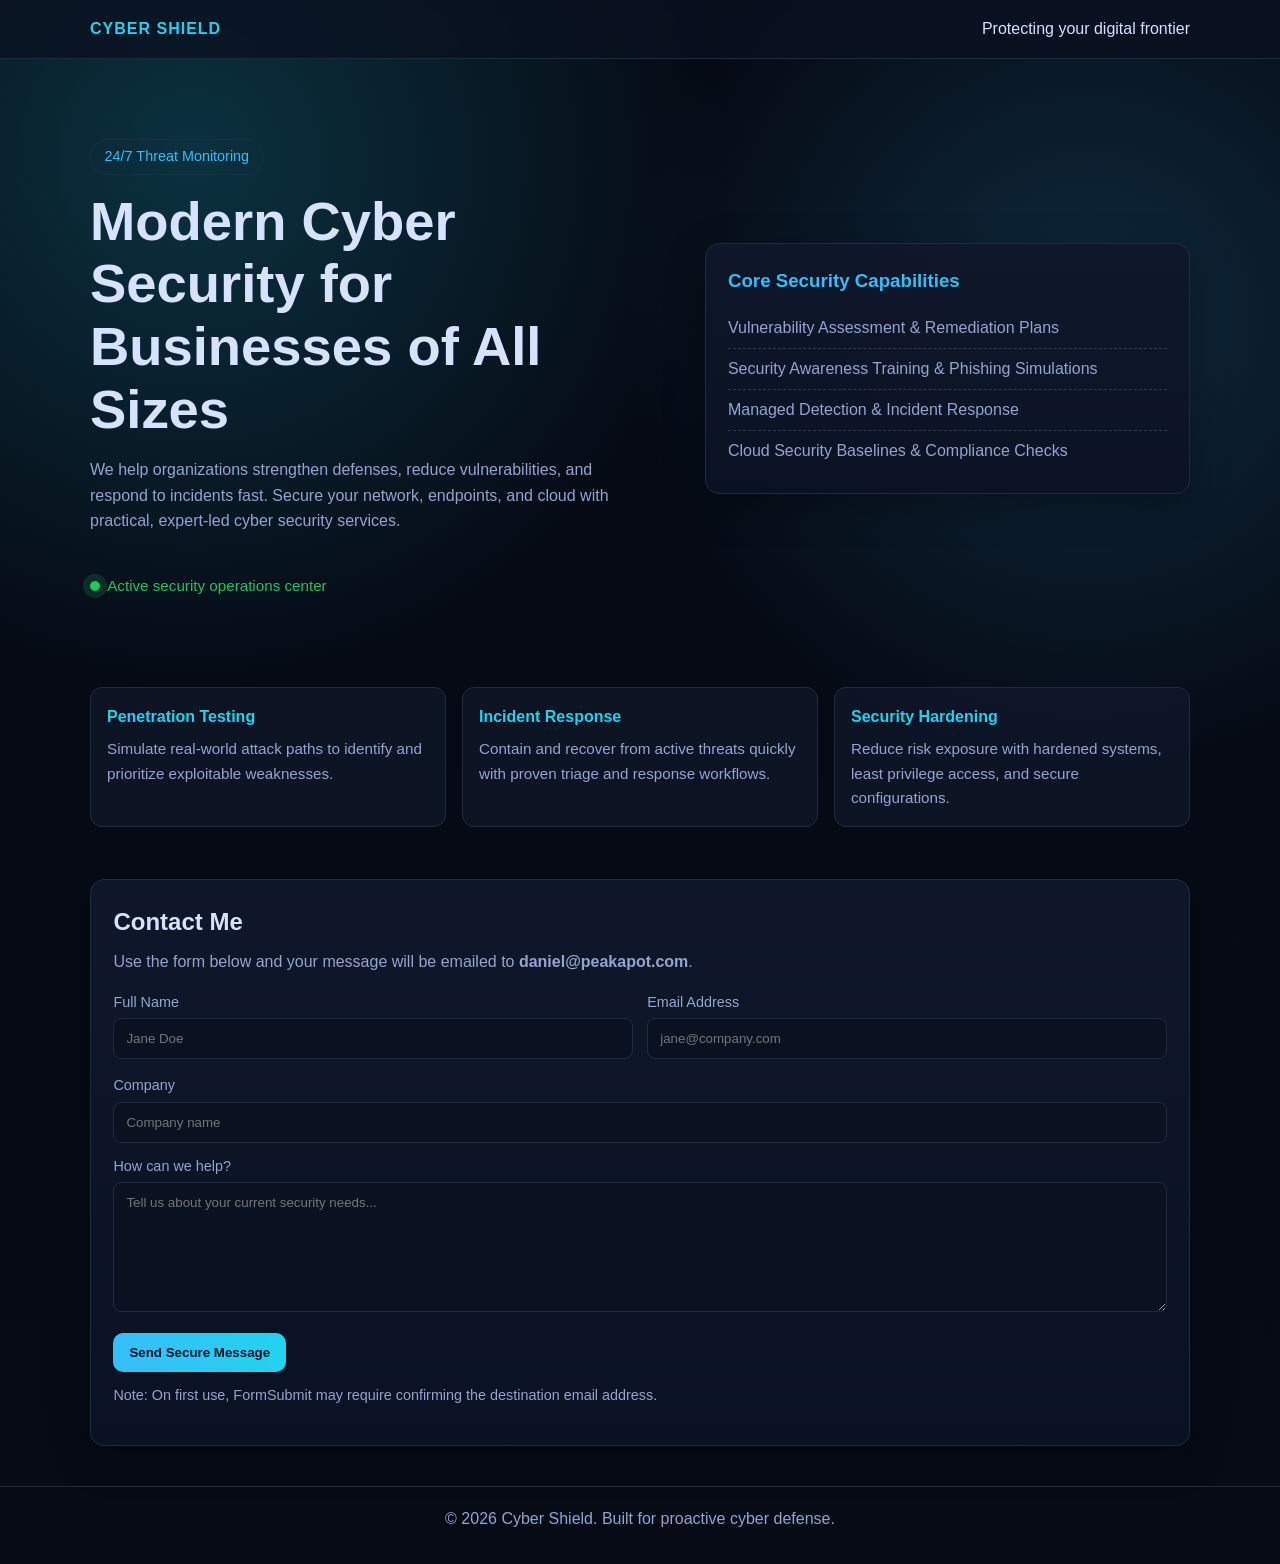
==== index.html @ b64c5f0d "Add basic cyber security landing page with email contact form" ====
<!DOCTYPE html>
<html lang="en">
<head>
  <meta charset="UTF-8" />
  <meta name="viewport" content="width=device-width, initial-scale=1.0" />
  <title>Cyber Shield | Security Services</title>
  <style>
    :root {
      --bg: #060b16;
      --panel: #0f172a;
      --text: #d6e2ff;
      --muted: #92a5d1;
      --accent: #38bdf8;
      --accent-2: #22d3ee;
      --danger: #f43f5e;
      --border: #1f2b46;
      --ok: #22c55e;
    }

    * {
      box-sizing: border-box;
      margin: 0;
      padding: 0;
      font-family: Arial, Helvetica, sans-serif;
    }

    body {
      background:
        radial-gradient(circle at 15% 10%, rgba(34, 211, 238, 0.2), transparent 30%),
        radial-gradient(circle at 85% 20%, rgba(56, 189, 248, 0.18), transparent 28%),
        linear-gradient(180deg, #050913, var(--bg));
      color: var(--text);
      line-height: 1.6;
      min-height: 100vh;
    }

    .container {
      width: min(1100px, 92%);
      margin: 0 auto;
    }

    header {
      border-bottom: 1px solid var(--border);
      background: rgba(10, 16, 33, 0.75);
      backdrop-filter: blur(6px);
      position: sticky;
      top: 0;
      z-index: 20;
    }

    .nav {
      display: flex;
      align-items: center;
      justify-content: space-between;
      padding: 1rem 0;
    }

    .logo {
      font-weight: 700;
      letter-spacing: 1px;
      color: var(--accent-2);
      text-transform: uppercase;
    }

    .hero {
      padding: 5rem 0 3rem;
      display: grid;
      grid-template-columns: 1.2fr 1fr;
      gap: 2rem;
      align-items: center;
    }

    .hero h1 {
      font-size: clamp(2rem, 5vw, 3.4rem);
      line-height: 1.15;
      margin-bottom: 1rem;
    }

    .hero p {
      color: var(--muted);
      margin-bottom: 1.5rem;
      max-width: 60ch;
    }

    .badge {
      display: inline-block;
      margin-bottom: 1rem;
      border: 1px solid var(--border);
      border-radius: 100px;
      padding: 0.35rem 0.85rem;
      color: var(--accent);
      font-size: 0.9rem;
    }

    .hero-card,
    .contact {
      background: linear-gradient(180deg, rgba(15, 23, 42, 0.95), rgba(10, 18, 35, 0.95));
      border: 1px solid var(--border);
      border-radius: 14px;
      box-shadow: 0 12px 40px rgba(0, 0, 0, 0.32);
    }

    .hero-card {
      padding: 1.4rem;
    }

    .hero-card h3 {
      margin-bottom: 0.75rem;
      color: var(--accent);
    }

    .hero-card ul {
      list-style: none;
    }

    .hero-card li {
      padding: 0.45rem 0;
      color: var(--muted);
      border-bottom: 1px dashed rgba(146, 165, 209, 0.25);
    }

    .hero-card li:last-child {
      border-bottom: 0;
    }

    section {
      padding: 2.5rem 0;
    }

    .services {
      display: grid;
      grid-template-columns: repeat(3, minmax(0, 1fr));
      gap: 1rem;
    }

    .service {
      background: rgba(15, 23, 42, 0.75);
      border: 1px solid var(--border);
      border-radius: 12px;
      padding: 1rem;
    }

    .service h4 {
      margin-bottom: 0.5rem;
      color: var(--accent-2);
    }

    .service p {
      color: var(--muted);
      font-size: 0.95rem;
    }

    .contact {
      padding: 1.4rem;
      margin-top: 0.75rem;
    }

    .contact h2 {
      margin-bottom: 0.5rem;
    }

    .contact p {
      color: var(--muted);
      margin-bottom: 1rem;
    }

    .form-grid {
      display: grid;
      grid-template-columns: 1fr 1fr;
      gap: 0.9rem;
      margin-bottom: 0.9rem;
    }

    label {
      display: block;
      margin-bottom: 0.3rem;
      color: var(--muted);
      font-size: 0.9rem;
    }

    input,
    textarea {
      width: 100%;
      border-radius: 8px;
      border: 1px solid var(--border);
      background: #0a1222;
      color: var(--text);
      padding: 0.75rem;
      outline: none;
    }

    input:focus,
    textarea:focus {
      border-color: var(--accent);
      box-shadow: 0 0 0 3px rgba(56, 189, 248, 0.2);
    }

    textarea {
      min-height: 130px;
      resize: vertical;
      margin-bottom: 0.8rem;
    }

    .btn {
      background: linear-gradient(90deg, var(--accent), var(--accent-2));
      border: none;
      color: #04111f;
      font-weight: 700;
      border-radius: 10px;
      padding: 0.75rem 1rem;
      cursor: pointer;
      width: fit-content;
    }

    .note {
      margin-top: 0.75rem;
      color: #9ac8dc;
      font-size: 0.9rem;
    }

    footer {
      color: var(--muted);
      border-top: 1px solid var(--border);
      padding: 1.2rem 0 2rem;
      margin-top: 2.5rem;
      text-align: center;
    }

    .status {
      display: inline-flex;
      align-items: center;
      gap: 0.45rem;
      color: var(--ok);
      margin-top: 1rem;
      font-size: 0.95rem;
    }

    .dot {
      width: 10px;
      height: 10px;
      border-radius: 50%;
      background: var(--ok);
      box-shadow: 0 0 0 7px rgba(34, 197, 94, 0.16);
    }

    @media (max-width: 840px) {
      .hero {
        grid-template-columns: 1fr;
      }

      .services {
        grid-template-columns: 1fr;
      }

      .form-grid {
        grid-template-columns: 1fr;
      }
    }
  </style>
</head>
<body>
  <header>
    <div class="container nav">
      <div class="logo">Cyber Shield</div>
      <div>Protecting your digital frontier</div>
    </div>
  </header>

  <main class="container">
    <section class="hero">
      <div>
        <span class="badge">24/7 Threat Monitoring</span>
        <h1>Modern Cyber Security for Businesses of All Sizes</h1>
        <p>
          We help organizations strengthen defenses, reduce vulnerabilities,
          and respond to incidents fast. Secure your network, endpoints, and cloud
          with practical, expert-led cyber security services.
        </p>
        <div class="status"><span class="dot"></span> Active security operations center</div>
      </div>
      <aside class="hero-card">
        <h3>Core Security Capabilities</h3>
        <ul>
          <li>Vulnerability Assessment & Remediation Plans</li>
          <li>Security Awareness Training & Phishing Simulations</li>
          <li>Managed Detection & Incident Response</li>
          <li>Cloud Security Baselines & Compliance Checks</li>
        </ul>
      </aside>
    </section>

    <section>
      <div class="services">
        <article class="service">
          <h4>Penetration Testing</h4>
          <p>Simulate real-world attack paths to identify and prioritize exploitable weaknesses.</p>
        </article>
        <article class="service">
          <h4>Incident Response</h4>
          <p>Contain and recover from active threats quickly with proven triage and response workflows.</p>
        </article>
        <article class="service">
          <h4>Security Hardening</h4>
          <p>Reduce risk exposure with hardened systems, least privilege access, and secure configurations.</p>
        </article>
      </div>
    </section>

    <section class="contact" id="contact">
      <h2>Contact Me</h2>
      <p>Use the form below and your message will be emailed to <strong>daniel@peakapot.com</strong>.</p>

      <form action="https://formsubmit.co/daniel@peakapot.com" method="POST">
        <input type="hidden" name="_subject" value="New Cyber Security Inquiry" />
        <input type="hidden" name="_captcha" value="false" />
        <input type="hidden" name="_template" value="table" />

        <div class="form-grid">
          <div>
            <label for="name">Full Name</label>
            <input id="name" name="name" type="text" placeholder="Jane Doe" required />
          </div>
          <div>
            <label for="email">Email Address</label>
            <input id="email" name="email" type="email" placeholder="jane@company.com" required />
          </div>
        </div>

        <label for="company">Company</label>
        <input id="company" name="company" type="text" placeholder="Company name" />

        <label for="message" style="margin-top: 0.75rem;">How can we help?</label>
        <textarea id="message" name="message" placeholder="Tell us about your current security needs..." required></textarea>

        <button class="btn" type="submit">Send Secure Message</button>
      </form>

      <p class="note">Note: On first use, FormSubmit may require confirming the destination email address.</p>
    </section>
  </main>

  <footer>
    &copy; 2026 Cyber Shield. Built for proactive cyber defense.
  </footer>
</body>
</html>
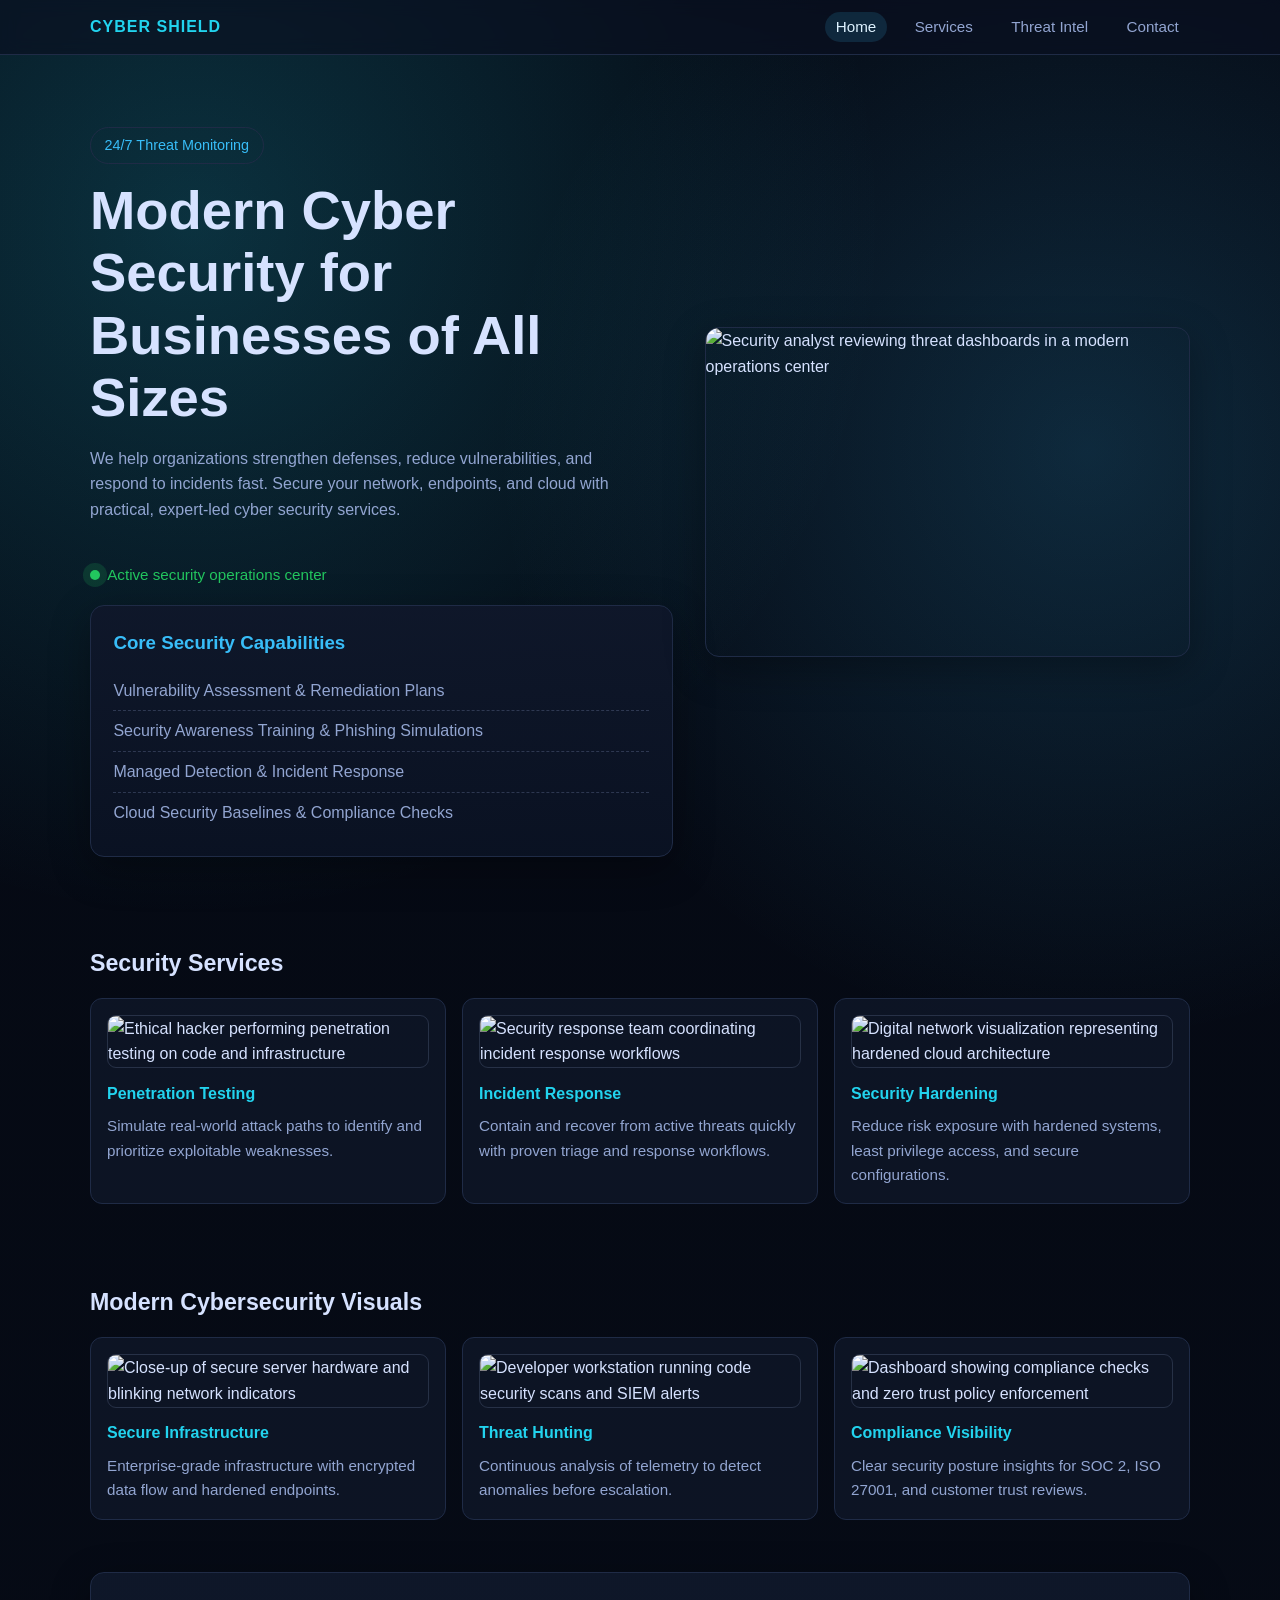
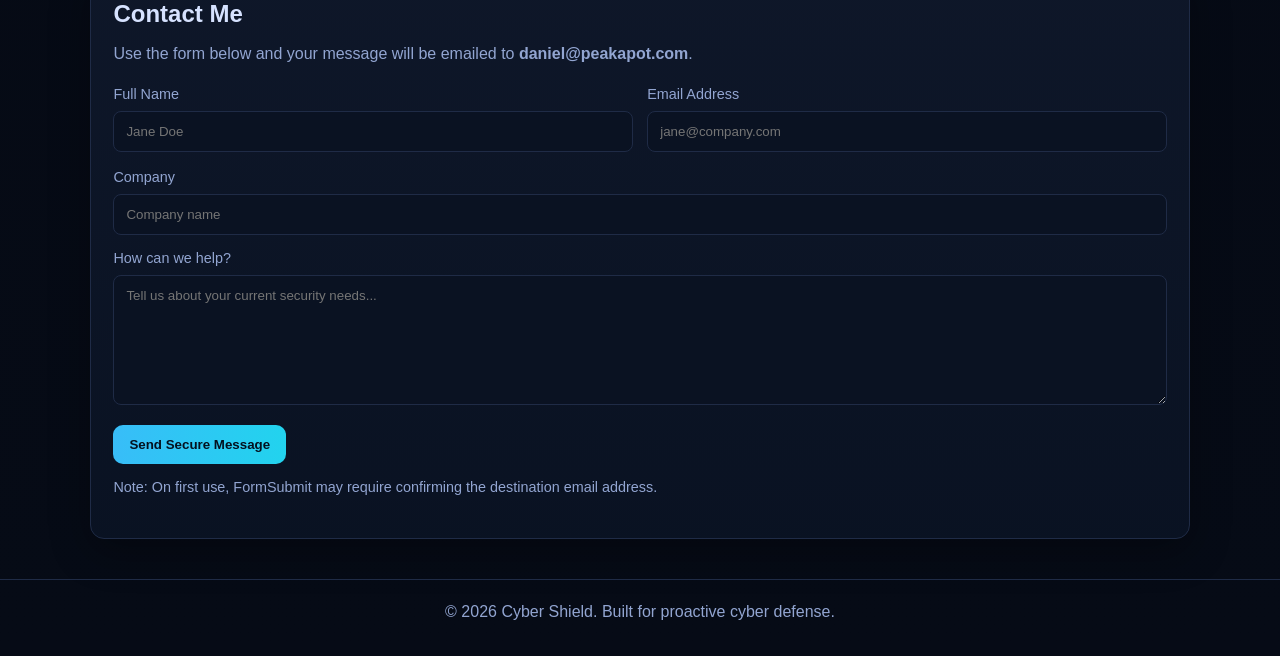
==== commit ad55ee84: "Enhance site with cybersecurity imagery and dynamic navbar" ====
--- a/index.html
+++ b/index.html
@@ -24,6 +24,10 @@
       font-family: Arial, Helvetica, sans-serif;
     }
 
+    html {
+      scroll-behavior: smooth;
+    }
+
     body {
       background:
         radial-gradient(circle at 15% 10%, rgba(34, 211, 238, 0.2), transparent 30%),
@@ -41,18 +45,25 @@
 
     header {
       border-bottom: 1px solid var(--border);
-      background: rgba(10, 16, 33, 0.75);
-      backdrop-filter: blur(6px);
+      background: rgba(10, 16, 33, 0.65);
+      backdrop-filter: blur(8px);
       position: sticky;
       top: 0;
       z-index: 20;
+      transition: background 0.25s ease, box-shadow 0.25s ease;
+    }
+
+    header.scrolled {
+      background: rgba(6, 11, 22, 0.92);
+      box-shadow: 0 8px 24px rgba(2, 8, 23, 0.45);
     }
 
     .nav {
       display: flex;
       align-items: center;
       justify-content: space-between;
-      padding: 1rem 0;
+      padding: 0.9rem 0;
+      gap: 1rem;
     }
 
     .logo {
@@ -60,10 +71,33 @@
       letter-spacing: 1px;
       color: var(--accent-2);
       text-transform: uppercase;
+      text-decoration: none;
+    }
+
+    .nav-links {
+      display: flex;
+      gap: 1rem;
+      align-items: center;
+      list-style: none;
+    }
+
+    .nav-link {
+      text-decoration: none;
+      color: var(--muted);
+      font-size: 0.95rem;
+      padding: 0.4rem 0.7rem;
+      border-radius: 999px;
+      transition: color 0.2s ease, background 0.2s ease;
+    }
+
+    .nav-link:hover,
+    .nav-link.active {
+      color: #def2ff;
+      background: rgba(56, 189, 248, 0.14);
     }
 
     .hero {
-      padding: 5rem 0 3rem;
+      padding: 4.5rem 0 3rem;
       display: grid;
       grid-template-columns: 1.2fr 1fr;
       gap: 2rem;
@@ -92,6 +126,21 @@
       font-size: 0.9rem;
     }
 
+    .hero-image {
+      border: 1px solid var(--border);
+      border-radius: 14px;
+      overflow: hidden;
+      box-shadow: 0 12px 40px rgba(0, 0, 0, 0.32);
+      min-height: 330px;
+    }
+
+    .hero-image img {
+      width: 100%;
+      height: 100%;
+      object-fit: cover;
+      display: block;
+    }
+
     .hero-card,
     .contact {
       background: linear-gradient(180deg, rgba(15, 23, 42, 0.95), rgba(10, 18, 35, 0.95));
@@ -102,6 +151,7 @@
 
     .hero-card {
       padding: 1.4rem;
+      margin-top: 1.1rem;
     }
 
     .hero-card h3 {
@@ -125,6 +175,11 @@
 
     section {
       padding: 2.5rem 0;
+    }
+
+    .section-title {
+      margin-bottom: 1rem;
+      font-size: 1.45rem;
     }
 
     .services {
@@ -138,6 +193,15 @@
       border: 1px solid var(--border);
       border-radius: 12px;
       padding: 1rem;
+    }
+
+    .service img {
+      width: 100%;
+      height: 170px;
+      object-fit: cover;
+      border-radius: 9px;
+      margin-bottom: 0.8rem;
+      border: 1px solid rgba(146, 165, 209, 0.2);
     }
 
     .service h4 {
@@ -244,6 +308,15 @@
     }
 
     @media (max-width: 840px) {
+      .nav {
+        flex-direction: column;
+        align-items: flex-start;
+      }
+
+      .nav-links {
+        flex-wrap: wrap;
+      }
+
       .hero {
         grid-template-columns: 1fr;
       }
@@ -259,14 +332,19 @@
   </style>
 </head>
 <body>
-  <header>
+  <header id="site-header">
     <div class="container nav">
-      <div class="logo">Cyber Shield</div>
-      <div>Protecting your digital frontier</div>
+      <a href="#home" class="logo">Cyber Shield</a>
+      <ul class="nav-links">
+        <li><a class="nav-link active" href="#home">Home</a></li>
+        <li><a class="nav-link" href="#services">Services</a></li>
+        <li><a class="nav-link" href="#gallery">Threat Intel</a></li>
+        <li><a class="nav-link" href="#contact">Contact</a></li>
+      </ul>
     </div>
   </header>
 
-  <main class="container">
+  <main class="container" id="home">
     <section class="hero">
       <div>
         <span class="badge">24/7 Threat Monitoring</span>
@@ -277,31 +355,82 @@
           with practical, expert-led cyber security services.
         </p>
         <div class="status"><span class="dot"></span> Active security operations center</div>
+
+        <aside class="hero-card">
+          <h3>Core Security Capabilities</h3>
+          <ul>
+            <li>Vulnerability Assessment & Remediation Plans</li>
+            <li>Security Awareness Training & Phishing Simulations</li>
+            <li>Managed Detection & Incident Response</li>
+            <li>Cloud Security Baselines & Compliance Checks</li>
+          </ul>
+        </aside>
       </div>
-      <aside class="hero-card">
-        <h3>Core Security Capabilities</h3>
-        <ul>
-          <li>Vulnerability Assessment & Remediation Plans</li>
-          <li>Security Awareness Training & Phishing Simulations</li>
-          <li>Managed Detection & Incident Response</li>
-          <li>Cloud Security Baselines & Compliance Checks</li>
-        </ul>
-      </aside>
+
+      <div class="hero-image" aria-label="Cybersecurity operations center image">
+        <img
+          src="https://images.unsplash.com/photo-1550751827-4bd374c3f58b?auto=format&fit=crop&w=1200&q=80"
+          alt="Security analyst reviewing threat dashboards in a modern operations center"
+        />
+      </div>
     </section>
 
-    <section>
+    <section id="services">
+      <h2 class="section-title">Security Services</h2>
       <div class="services">
         <article class="service">
+          <img
+            src="https://images.unsplash.com/photo-1563206767-5b18f218e8de?auto=format&fit=crop&w=800&q=80"
+            alt="Ethical hacker performing penetration testing on code and infrastructure"
+          />
           <h4>Penetration Testing</h4>
           <p>Simulate real-world attack paths to identify and prioritize exploitable weaknesses.</p>
         </article>
         <article class="service">
+          <img
+            src="https://images.unsplash.com/photo-1510511459019-5dda7724fd87?auto=format&fit=crop&w=800&q=80"
+            alt="Security response team coordinating incident response workflows"
+          />
           <h4>Incident Response</h4>
           <p>Contain and recover from active threats quickly with proven triage and response workflows.</p>
         </article>
         <article class="service">
+          <img
+            src="https://images.unsplash.com/photo-1526374965328-7f61d4dc18c5?auto=format&fit=crop&w=800&q=80"
+            alt="Digital network visualization representing hardened cloud architecture"
+          />
           <h4>Security Hardening</h4>
           <p>Reduce risk exposure with hardened systems, least privilege access, and secure configurations.</p>
+        </article>
+      </div>
+    </section>
+
+    <section id="gallery">
+      <h2 class="section-title">Modern Cybersecurity Visuals</h2>
+      <div class="services">
+        <article class="service">
+          <img
+            src="https://images.unsplash.com/photo-1518770660439-4636190af475?auto=format&fit=crop&w=800&q=80"
+            alt="Close-up of secure server hardware and blinking network indicators"
+          />
+          <h4>Secure Infrastructure</h4>
+          <p>Enterprise-grade infrastructure with encrypted data flow and hardened endpoints.</p>
+        </article>
+        <article class="service">
+          <img
+            src="https://images.unsplash.com/photo-1461749280684-dccba630e2f6?auto=format&fit=crop&w=800&q=80"
+            alt="Developer workstation running code security scans and SIEM alerts"
+          />
+          <h4>Threat Hunting</h4>
+          <p>Continuous analysis of telemetry to detect anomalies before escalation.</p>
+        </article>
+        <article class="service">
+          <img
+            src="https://images.unsplash.com/photo-1555949963-aa79dcee981c?auto=format&fit=crop&w=800&q=80"
+            alt="Dashboard showing compliance checks and zero trust policy enforcement"
+          />
+          <h4>Compliance Visibility</h4>
+          <p>Clear security posture insights for SOC 2, ISO 27001, and customer trust reviews.</p>
         </article>
       </div>
     </section>
@@ -342,5 +471,35 @@
   <footer>
     &copy; 2026 Cyber Shield. Built for proactive cyber defense.
   </footer>
+
+  <script>
+    const header = document.getElementById('site-header');
+    const links = Array.from(document.querySelectorAll('.nav-link'));
+    const sections = links
+      .map((link) => document.querySelector(link.getAttribute('href')))
+      .filter(Boolean);
+
+    const setActiveLink = () => {
+      const fromTop = window.scrollY + 110;
+
+      sections.forEach((section, index) => {
+        const nextSection = sections[index + 1];
+        const inSection = fromTop >= section.offsetTop && (!nextSection || fromTop < nextSection.offsetTop);
+
+        if (inSection) {
+          links.forEach((link) => link.classList.remove('active'));
+          links[index].classList.add('active');
+        }
+      });
+    };
+
+    const updateHeaderState = () => {
+      header.classList.toggle('scrolled', window.scrollY > 30);
+      setActiveLink();
+    };
+
+    window.addEventListener('scroll', updateHeaderState);
+    window.addEventListener('load', updateHeaderState);
+  </script>
 </body>
 </html>
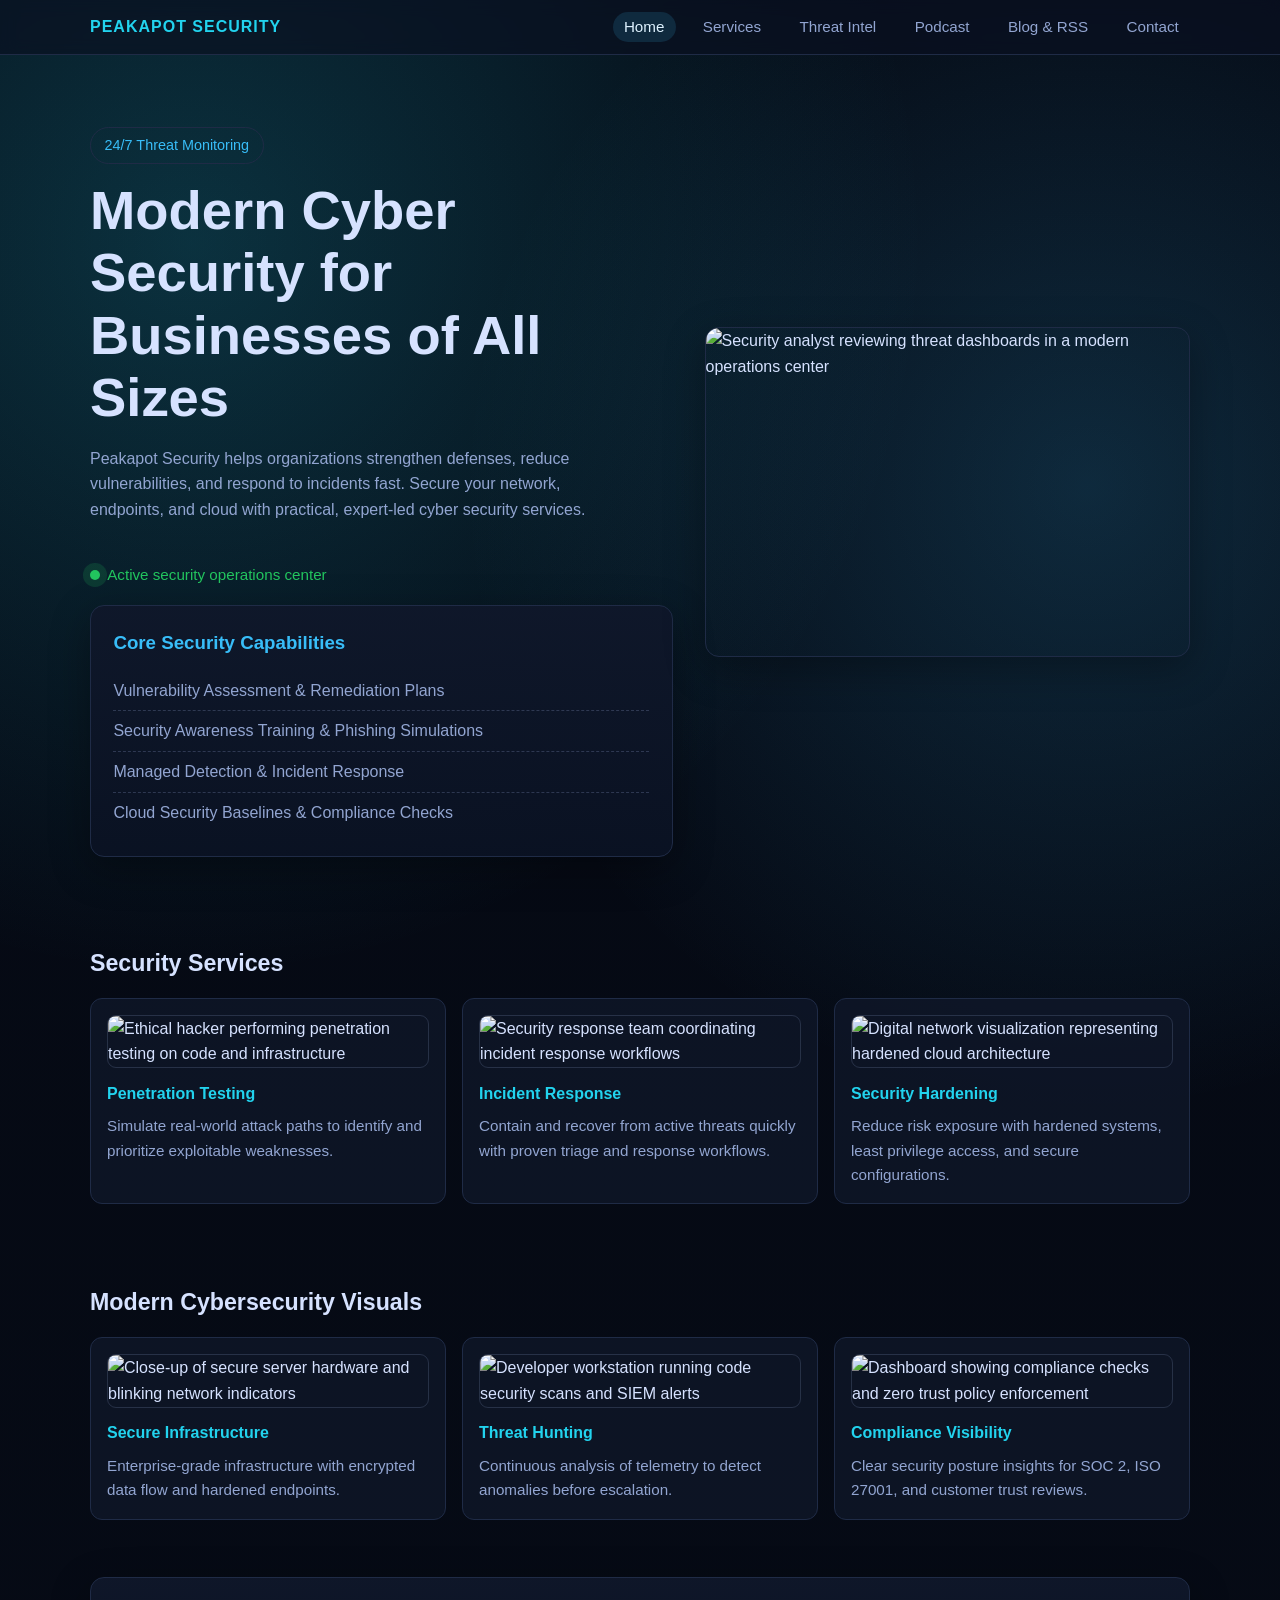
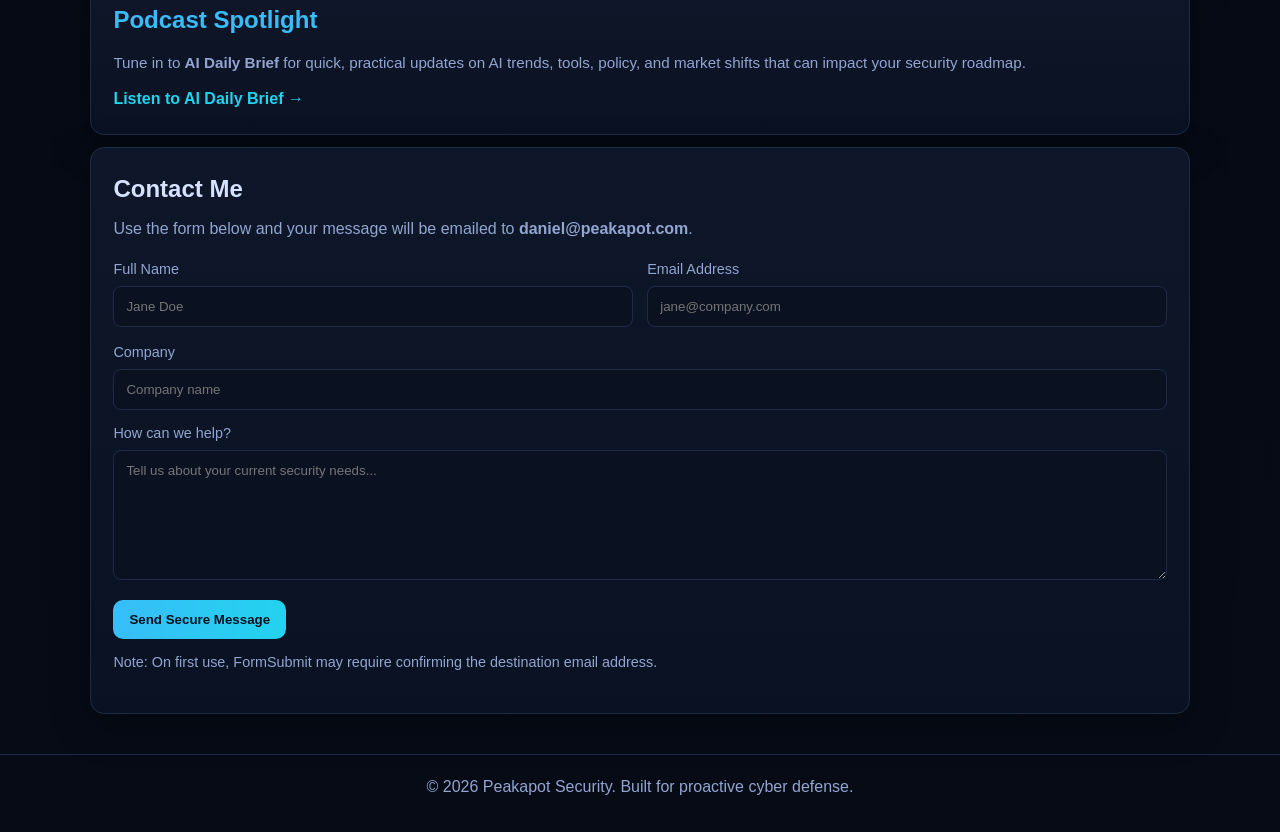
==== commit 41708db2: "Rebrand site to Peakapot Security and add blog/RSS/podcast sections" ====
--- a/index.html
+++ b/index.html
@@ -3,7 +3,8 @@
 <head>
   <meta charset="UTF-8" />
   <meta name="viewport" content="width=device-width, initial-scale=1.0" />
-  <title>Cyber Shield | Security Services</title>
+  <meta name="description" content="Peakapot Security helps teams stay ahead of cyber threats with practical security services, curated cyber and AI news, and trusted podcast insights." />
+  <title>Peakapot Security | Cyber Defense & Intelligence</title>
   <style>
     :root {
       --bg: #060b16;
@@ -79,6 +80,7 @@
       gap: 1rem;
       align-items: center;
       list-style: none;
+      flex-wrap: wrap;
     }
 
     .nav-link {
@@ -142,19 +144,22 @@
     }
 
     .hero-card,
-    .contact {
+    .contact,
+    .podcast {
       background: linear-gradient(180deg, rgba(15, 23, 42, 0.95), rgba(10, 18, 35, 0.95));
       border: 1px solid var(--border);
       border-radius: 14px;
       box-shadow: 0 12px 40px rgba(0, 0, 0, 0.32);
     }
 
-    .hero-card {
+    .hero-card,
+    .podcast {
       padding: 1.4rem;
       margin-top: 1.1rem;
     }
 
-    .hero-card h3 {
+    .hero-card h3,
+    .podcast h2 {
       margin-bottom: 0.75rem;
       color: var(--accent);
     }
@@ -209,7 +214,8 @@
       color: var(--accent-2);
     }
 
-    .service p {
+    .service p,
+    .podcast p {
       color: var(--muted);
       font-size: 0.95rem;
     }
@@ -226,6 +232,18 @@
     .contact p {
       color: var(--muted);
       margin-bottom: 1rem;
+    }
+
+    .podcast-link {
+      display: inline-block;
+      margin-top: 0.65rem;
+      color: var(--accent-2);
+      text-decoration: none;
+      font-weight: 700;
+    }
+
+    .podcast-link:hover {
+      text-decoration: underline;
     }
 
     .form-grid {
@@ -274,6 +292,8 @@
       padding: 0.75rem 1rem;
       cursor: pointer;
       width: fit-content;
+      text-decoration: none;
+      display: inline-block;
     }
 
     .note {
@@ -313,10 +333,6 @@
         align-items: flex-start;
       }
 
-      .nav-links {
-        flex-wrap: wrap;
-      }
-
       .hero {
         grid-template-columns: 1fr;
       }
@@ -334,11 +350,13 @@
 <body>
   <header id="site-header">
     <div class="container nav">
-      <a href="#home" class="logo">Cyber Shield</a>
+      <a href="#home" class="logo">Peakapot Security</a>
       <ul class="nav-links">
         <li><a class="nav-link active" href="#home">Home</a></li>
         <li><a class="nav-link" href="#services">Services</a></li>
         <li><a class="nav-link" href="#gallery">Threat Intel</a></li>
+        <li><a class="nav-link" href="#podcast">Podcast</a></li>
+        <li><a class="nav-link" href="blog.html">Blog & RSS</a></li>
         <li><a class="nav-link" href="#contact">Contact</a></li>
       </ul>
     </div>
@@ -350,7 +368,7 @@
         <span class="badge">24/7 Threat Monitoring</span>
         <h1>Modern Cyber Security for Businesses of All Sizes</h1>
         <p>
-          We help organizations strengthen defenses, reduce vulnerabilities,
+          Peakapot Security helps organizations strengthen defenses, reduce vulnerabilities,
           and respond to incidents fast. Secure your network, endpoints, and cloud
           with practical, expert-led cyber security services.
         </p>
@@ -435,6 +453,15 @@
       </div>
     </section>
 
+    <section class="podcast" id="podcast">
+      <h2>Podcast Spotlight</h2>
+      <p>
+        Tune in to <strong>AI Daily Brief</strong> for quick, practical updates on AI trends,
+        tools, policy, and market shifts that can impact your security roadmap.
+      </p>
+      <a class="podcast-link" href="https://podcasts.apple.com/us/podcast/the-ai-daily-brief-formerly-the-ai-breakdown/id1680633614" target="_blank" rel="noopener noreferrer">Listen to AI Daily Brief →</a>
+    </section>
+
     <section class="contact" id="contact">
       <h2>Contact Me</h2>
       <p>Use the form below and your message will be emailed to <strong>daniel@peakapot.com</strong>.</p>
@@ -469,13 +496,14 @@
   </main>
 
   <footer>
-    &copy; 2026 Cyber Shield. Built for proactive cyber defense.
+    &copy; 2026 Peakapot Security. Built for proactive cyber defense.
   </footer>
 
   <script>
     const header = document.getElementById('site-header');
     const links = Array.from(document.querySelectorAll('.nav-link'));
-    const sections = links
+    const sectionLinks = links.filter((link) => link.getAttribute('href').startsWith('#'));
+    const sections = sectionLinks
       .map((link) => document.querySelector(link.getAttribute('href')))
       .filter(Boolean);
 
@@ -488,7 +516,7 @@
 
         if (inSection) {
           links.forEach((link) => link.classList.remove('active'));
-          links[index].classList.add('active');
+          sectionLinks[index].classList.add('active');
         }
       });
     };
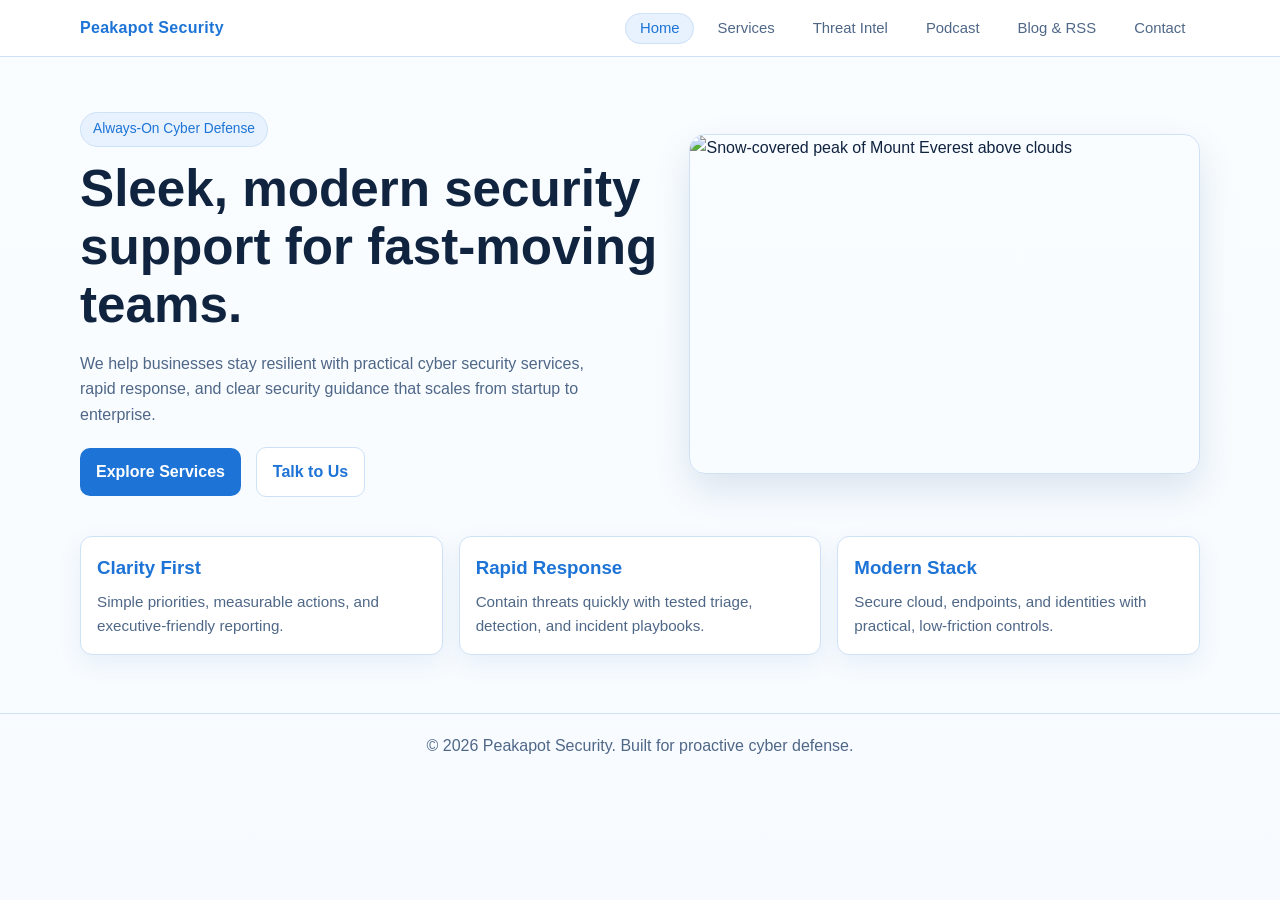
==== commit ebc70def: "Split one-page site into separate pages with light Everest-themed home" ====
--- a/index.html
+++ b/index.html
@@ -3,531 +3,181 @@
 <head>
   <meta charset="UTF-8" />
   <meta name="viewport" content="width=device-width, initial-scale=1.0" />
-  <meta name="description" content="Peakapot Security helps teams stay ahead of cyber threats with practical security services, curated cyber and AI news, and trusted podcast insights." />
-  <title>Peakapot Security | Cyber Defense & Intelligence</title>
+  <meta name="description" content="Peakapot Security provides modern cyber security services with clear, practical defense strategies." />
+  <title>Peakapot Security | Home</title>
   <style>
     :root {
-      --bg: #060b16;
-      --panel: #0f172a;
-      --text: #d6e2ff;
-      --muted: #92a5d1;
-      --accent: #38bdf8;
-      --accent-2: #22d3ee;
-      --danger: #f43f5e;
-      --border: #1f2b46;
-      --ok: #22c55e;
+      --bg: #f7fbff;
+      --panel: #ffffff;
+      --text: #10233f;
+      --muted: #4f6787;
+      --accent: #1d74d6;
+      --accent-soft: #e8f2ff;
+      --border: #cfe1f7;
     }
 
-    * {
-      box-sizing: border-box;
-      margin: 0;
-      padding: 0;
-      font-family: Arial, Helvetica, sans-serif;
-    }
-
-    html {
-      scroll-behavior: smooth;
-    }
+    * { box-sizing: border-box; margin: 0; padding: 0; font-family: "Inter", "Segoe UI", Arial, sans-serif; }
 
     body {
-      background:
-        radial-gradient(circle at 15% 10%, rgba(34, 211, 238, 0.2), transparent 30%),
-        radial-gradient(circle at 85% 20%, rgba(56, 189, 248, 0.18), transparent 28%),
-        linear-gradient(180deg, #050913, var(--bg));
+      background: linear-gradient(180deg, #fafdff, var(--bg));
       color: var(--text);
       line-height: 1.6;
       min-height: 100vh;
     }
 
-    .container {
-      width: min(1100px, 92%);
-      margin: 0 auto;
-    }
+    .container { width: min(1120px, 92%); margin: 0 auto; }
 
     header {
-      border-bottom: 1px solid var(--border);
-      background: rgba(10, 16, 33, 0.65);
-      backdrop-filter: blur(8px);
       position: sticky;
       top: 0;
       z-index: 20;
-      transition: background 0.25s ease, box-shadow 0.25s ease;
+      background: rgba(255, 255, 255, 0.92);
+      backdrop-filter: blur(10px);
+      border-bottom: 1px solid var(--border);
     }
 
-    header.scrolled {
-      background: rgba(6, 11, 22, 0.92);
-      box-shadow: 0 8px 24px rgba(2, 8, 23, 0.45);
-    }
-
-    .nav {
-      display: flex;
-      align-items: center;
-      justify-content: space-between;
-      padding: 0.9rem 0;
-      gap: 1rem;
-    }
-
-    .logo {
-      font-weight: 700;
-      letter-spacing: 1px;
-      color: var(--accent-2);
-      text-transform: uppercase;
-      text-decoration: none;
-    }
-
-    .nav-links {
-      display: flex;
-      gap: 1rem;
-      align-items: center;
-      list-style: none;
-      flex-wrap: wrap;
-    }
-
+    .nav { display: flex; justify-content: space-between; align-items: center; gap: 1rem; padding: 0.95rem 0; }
+    .logo { text-decoration: none; color: var(--accent); font-weight: 800; letter-spacing: 0.3px; }
+    .nav-links { list-style: none; display: flex; flex-wrap: wrap; gap: 0.55rem; }
     .nav-link {
       text-decoration: none;
       color: var(--muted);
-      font-size: 0.95rem;
-      padding: 0.4rem 0.7rem;
+      font-size: 0.93rem;
+      border: 1px solid transparent;
       border-radius: 999px;
-      transition: color 0.2s ease, background 0.2s ease;
+      padding: 0.4rem 0.85rem;
+      transition: 0.2s ease;
     }
-
-    .nav-link:hover,
-    .nav-link.active {
-      color: #def2ff;
-      background: rgba(56, 189, 248, 0.14);
-    }
+    .nav-link:hover, .nav-link.active { color: var(--accent); border-color: var(--border); background: var(--accent-soft); }
 
     .hero {
-      padding: 4.5rem 0 3rem;
+      padding: 3.4rem 0 2.4rem;
       display: grid;
-      grid-template-columns: 1.2fr 1fr;
-      gap: 2rem;
+      gap: 1.4rem;
+      grid-template-columns: 1.15fr 1fr;
       align-items: center;
-    }
-
-    .hero h1 {
-      font-size: clamp(2rem, 5vw, 3.4rem);
-      line-height: 1.15;
-      margin-bottom: 1rem;
-    }
-
-    .hero p {
-      color: var(--muted);
-      margin-bottom: 1.5rem;
-      max-width: 60ch;
     }
 
     .badge {
       display: inline-block;
-      margin-bottom: 1rem;
+      margin-bottom: 0.8rem;
+      background: var(--accent-soft);
+      color: var(--accent);
       border: 1px solid var(--border);
-      border-radius: 100px;
-      padding: 0.35rem 0.85rem;
-      color: var(--accent);
-      font-size: 0.9rem;
+      border-radius: 999px;
+      font-size: 0.86rem;
+      padding: 0.35rem 0.75rem;
     }
 
-    .hero-image {
-      border: 1px solid var(--border);
-      border-radius: 14px;
-      overflow: hidden;
-      box-shadow: 0 12px 40px rgba(0, 0, 0, 0.32);
-      min-height: 330px;
+    h1 { font-size: clamp(2rem, 5vw, 3.2rem); line-height: 1.14; margin-bottom: 1rem; }
+    .hero p { color: var(--muted); max-width: 60ch; margin-bottom: 1.2rem; }
+
+    .btn {
+      text-decoration: none;
+      display: inline-block;
+      background: var(--accent);
+      color: #fff;
+      border-radius: 10px;
+      padding: 0.72rem 1rem;
+      font-weight: 600;
+      margin-right: 0.65rem;
     }
 
-    .hero-image img {
-      width: 100%;
-      height: 100%;
-      object-fit: cover;
-      display: block;
+    .btn.secondary { background: #ffffff; color: var(--accent); border: 1px solid var(--border); }
+
+    .hero-image {
+      border-radius: 16px;
+      overflow: hidden;
+      border: 1px solid var(--border);
+      box-shadow: 0 16px 36px rgba(19, 68, 126, 0.13);
+      min-height: 340px;
     }
 
-    .hero-card,
-    .contact,
-    .podcast {
-      background: linear-gradient(180deg, rgba(15, 23, 42, 0.95), rgba(10, 18, 35, 0.95));
-      border: 1px solid var(--border);
-      border-radius: 14px;
-      box-shadow: 0 12px 40px rgba(0, 0, 0, 0.32);
-    }
+    .hero-image img { width: 100%; height: 100%; object-fit: cover; display: block; }
 
-    .hero-card,
-    .podcast {
-      padding: 1.4rem;
-      margin-top: 1.1rem;
-    }
-
-    .hero-card h3,
-    .podcast h2 {
-      margin-bottom: 0.75rem;
-      color: var(--accent);
-    }
-
-    .hero-card ul {
-      list-style: none;
-    }
-
-    .hero-card li {
-      padding: 0.45rem 0;
-      color: var(--muted);
-      border-bottom: 1px dashed rgba(146, 165, 209, 0.25);
-    }
-
-    .hero-card li:last-child {
-      border-bottom: 0;
-    }
-
-    section {
-      padding: 2.5rem 0;
-    }
-
-    .section-title {
-      margin-bottom: 1rem;
-      font-size: 1.45rem;
-    }
-
-    .services {
+    .cards {
       display: grid;
       grid-template-columns: repeat(3, minmax(0, 1fr));
       gap: 1rem;
+      padding-bottom: 2.8rem;
     }
 
-    .service {
-      background: rgba(15, 23, 42, 0.75);
+    .card {
+      background: var(--panel);
       border: 1px solid var(--border);
       border-radius: 12px;
       padding: 1rem;
+      box-shadow: 0 8px 24px rgba(24, 86, 158, 0.08);
     }
 
-    .service img {
-      width: 100%;
-      height: 170px;
-      object-fit: cover;
-      border-radius: 9px;
-      margin-bottom: 0.8rem;
-      border: 1px solid rgba(146, 165, 209, 0.2);
+    .card h3 { margin-bottom: 0.45rem; color: var(--accent); }
+    .card p { color: var(--muted); font-size: 0.95rem; }
+
+    footer {
+      border-top: 1px solid var(--border);
+      color: var(--muted);
+      text-align: center;
+      padding: 1.2rem 0 2rem;
+      margin-top: 0.8rem;
     }
 
-    .service h4 {
-      margin-bottom: 0.5rem;
-      color: var(--accent-2);
-    }
-
-    .service p,
-    .podcast p {
-      color: var(--muted);
-      font-size: 0.95rem;
-    }
-
-    .contact {
-      padding: 1.4rem;
-      margin-top: 0.75rem;
-    }
-
-    .contact h2 {
-      margin-bottom: 0.5rem;
-    }
-
-    .contact p {
-      color: var(--muted);
-      margin-bottom: 1rem;
-    }
-
-    .podcast-link {
-      display: inline-block;
-      margin-top: 0.65rem;
-      color: var(--accent-2);
-      text-decoration: none;
-      font-weight: 700;
-    }
-
-    .podcast-link:hover {
-      text-decoration: underline;
-    }
-
-    .form-grid {
-      display: grid;
-      grid-template-columns: 1fr 1fr;
-      gap: 0.9rem;
-      margin-bottom: 0.9rem;
-    }
-
-    label {
-      display: block;
-      margin-bottom: 0.3rem;
-      color: var(--muted);
-      font-size: 0.9rem;
-    }
-
-    input,
-    textarea {
-      width: 100%;
-      border-radius: 8px;
-      border: 1px solid var(--border);
-      background: #0a1222;
-      color: var(--text);
-      padding: 0.75rem;
-      outline: none;
-    }
-
-    input:focus,
-    textarea:focus {
-      border-color: var(--accent);
-      box-shadow: 0 0 0 3px rgba(56, 189, 248, 0.2);
-    }
-
-    textarea {
-      min-height: 130px;
-      resize: vertical;
-      margin-bottom: 0.8rem;
-    }
-
-    .btn {
-      background: linear-gradient(90deg, var(--accent), var(--accent-2));
-      border: none;
-      color: #04111f;
-      font-weight: 700;
-      border-radius: 10px;
-      padding: 0.75rem 1rem;
-      cursor: pointer;
-      width: fit-content;
-      text-decoration: none;
-      display: inline-block;
-    }
-
-    .note {
-      margin-top: 0.75rem;
-      color: #9ac8dc;
-      font-size: 0.9rem;
-    }
-
-    footer {
-      color: var(--muted);
-      border-top: 1px solid var(--border);
-      padding: 1.2rem 0 2rem;
-      margin-top: 2.5rem;
-      text-align: center;
-    }
-
-    .status {
-      display: inline-flex;
-      align-items: center;
-      gap: 0.45rem;
-      color: var(--ok);
-      margin-top: 1rem;
-      font-size: 0.95rem;
-    }
-
-    .dot {
-      width: 10px;
-      height: 10px;
-      border-radius: 50%;
-      background: var(--ok);
-      box-shadow: 0 0 0 7px rgba(34, 197, 94, 0.16);
-    }
-
-    @media (max-width: 840px) {
-      .nav {
-        flex-direction: column;
-        align-items: flex-start;
-      }
-
-      .hero {
-        grid-template-columns: 1fr;
-      }
-
-      .services {
-        grid-template-columns: 1fr;
-      }
-
-      .form-grid {
-        grid-template-columns: 1fr;
-      }
+    @media (max-width: 900px) {
+      .hero { grid-template-columns: 1fr; }
+      .cards { grid-template-columns: 1fr; }
+      .nav { flex-direction: column; align-items: flex-start; }
     }
   </style>
 </head>
 <body>
-  <header id="site-header">
+  <header>
     <div class="container nav">
-      <a href="#home" class="logo">Peakapot Security</a>
+      <a href="index.html" class="logo">Peakapot Security</a>
       <ul class="nav-links">
-        <li><a class="nav-link active" href="#home">Home</a></li>
-        <li><a class="nav-link" href="#services">Services</a></li>
-        <li><a class="nav-link" href="#gallery">Threat Intel</a></li>
-        <li><a class="nav-link" href="#podcast">Podcast</a></li>
+        <li><a class="nav-link active" href="index.html">Home</a></li>
+        <li><a class="nav-link" href="services.html">Services</a></li>
+        <li><a class="nav-link" href="threat-intel.html">Threat Intel</a></li>
+        <li><a class="nav-link" href="podcast.html">Podcast</a></li>
         <li><a class="nav-link" href="blog.html">Blog & RSS</a></li>
-        <li><a class="nav-link" href="#contact">Contact</a></li>
+        <li><a class="nav-link" href="contact.html">Contact</a></li>
       </ul>
     </div>
   </header>
 
-  <main class="container" id="home">
+  <main class="container">
     <section class="hero">
       <div>
-        <span class="badge">24/7 Threat Monitoring</span>
-        <h1>Modern Cyber Security for Businesses of All Sizes</h1>
+        <span class="badge">Always-On Cyber Defense</span>
+        <h1>Sleek, modern security support for fast-moving teams.</h1>
         <p>
-          Peakapot Security helps organizations strengthen defenses, reduce vulnerabilities,
-          and respond to incidents fast. Secure your network, endpoints, and cloud
-          with practical, expert-led cyber security services.
+          We help businesses stay resilient with practical cyber security services, rapid response,
+          and clear security guidance that scales from startup to enterprise.
         </p>
-        <div class="status"><span class="dot"></span> Active security operations center</div>
-
-        <aside class="hero-card">
-          <h3>Core Security Capabilities</h3>
-          <ul>
-            <li>Vulnerability Assessment & Remediation Plans</li>
-            <li>Security Awareness Training & Phishing Simulations</li>
-            <li>Managed Detection & Incident Response</li>
-            <li>Cloud Security Baselines & Compliance Checks</li>
-          </ul>
-        </aside>
+        <a href="services.html" class="btn">Explore Services</a>
+        <a href="contact.html" class="btn secondary">Talk to Us</a>
       </div>
-
-      <div class="hero-image" aria-label="Cybersecurity operations center image">
-        <img
-          src="https://images.unsplash.com/photo-1550751827-4bd374c3f58b?auto=format&fit=crop&w=1200&q=80"
-          alt="Security analyst reviewing threat dashboards in a modern operations center"
-        />
+      <div class="hero-image" aria-label="Banner image of Mount Everest peak">
+        <img src="https://images.unsplash.com/photo-1464822759023-fed622ff2c3b?auto=format&fit=crop&w=1400&q=80" alt="Snow-covered peak of Mount Everest above clouds" />
       </div>
     </section>
 
-    <section id="services">
-      <h2 class="section-title">Security Services</h2>
-      <div class="services">
-        <article class="service">
-          <img
-            src="https://images.unsplash.com/photo-1563206767-5b18f218e8de?auto=format&fit=crop&w=800&q=80"
-            alt="Ethical hacker performing penetration testing on code and infrastructure"
-          />
-          <h4>Penetration Testing</h4>
-          <p>Simulate real-world attack paths to identify and prioritize exploitable weaknesses.</p>
-        </article>
-        <article class="service">
-          <img
-            src="https://images.unsplash.com/photo-1510511459019-5dda7724fd87?auto=format&fit=crop&w=800&q=80"
-            alt="Security response team coordinating incident response workflows"
-          />
-          <h4>Incident Response</h4>
-          <p>Contain and recover from active threats quickly with proven triage and response workflows.</p>
-        </article>
-        <article class="service">
-          <img
-            src="https://images.unsplash.com/photo-1526374965328-7f61d4dc18c5?auto=format&fit=crop&w=800&q=80"
-            alt="Digital network visualization representing hardened cloud architecture"
-          />
-          <h4>Security Hardening</h4>
-          <p>Reduce risk exposure with hardened systems, least privilege access, and secure configurations.</p>
-        </article>
-      </div>
-    </section>
-
-    <section id="gallery">
-      <h2 class="section-title">Modern Cybersecurity Visuals</h2>
-      <div class="services">
-        <article class="service">
-          <img
-            src="https://images.unsplash.com/photo-1518770660439-4636190af475?auto=format&fit=crop&w=800&q=80"
-            alt="Close-up of secure server hardware and blinking network indicators"
-          />
-          <h4>Secure Infrastructure</h4>
-          <p>Enterprise-grade infrastructure with encrypted data flow and hardened endpoints.</p>
-        </article>
-        <article class="service">
-          <img
-            src="https://images.unsplash.com/photo-1461749280684-dccba630e2f6?auto=format&fit=crop&w=800&q=80"
-            alt="Developer workstation running code security scans and SIEM alerts"
-          />
-          <h4>Threat Hunting</h4>
-          <p>Continuous analysis of telemetry to detect anomalies before escalation.</p>
-        </article>
-        <article class="service">
-          <img
-            src="https://images.unsplash.com/photo-1555949963-aa79dcee981c?auto=format&fit=crop&w=800&q=80"
-            alt="Dashboard showing compliance checks and zero trust policy enforcement"
-          />
-          <h4>Compliance Visibility</h4>
-          <p>Clear security posture insights for SOC 2, ISO 27001, and customer trust reviews.</p>
-        </article>
-      </div>
-    </section>
-
-    <section class="podcast" id="podcast">
-      <h2>Podcast Spotlight</h2>
-      <p>
-        Tune in to <strong>AI Daily Brief</strong> for quick, practical updates on AI trends,
-        tools, policy, and market shifts that can impact your security roadmap.
-      </p>
-      <a class="podcast-link" href="https://podcasts.apple.com/us/podcast/the-ai-daily-brief-formerly-the-ai-breakdown/id1680633614" target="_blank" rel="noopener noreferrer">Listen to AI Daily Brief →</a>
-    </section>
-
-    <section class="contact" id="contact">
-      <h2>Contact Me</h2>
-      <p>Use the form below and your message will be emailed to <strong>daniel@peakapot.com</strong>.</p>
-
-      <form action="https://formsubmit.co/daniel@peakapot.com" method="POST">
-        <input type="hidden" name="_subject" value="New Cyber Security Inquiry" />
-        <input type="hidden" name="_captcha" value="false" />
-        <input type="hidden" name="_template" value="table" />
-
-        <div class="form-grid">
-          <div>
-            <label for="name">Full Name</label>
-            <input id="name" name="name" type="text" placeholder="Jane Doe" required />
-          </div>
-          <div>
-            <label for="email">Email Address</label>
-            <input id="email" name="email" type="email" placeholder="jane@company.com" required />
-          </div>
-        </div>
-
-        <label for="company">Company</label>
-        <input id="company" name="company" type="text" placeholder="Company name" />
-
-        <label for="message" style="margin-top: 0.75rem;">How can we help?</label>
-        <textarea id="message" name="message" placeholder="Tell us about your current security needs..." required></textarea>
-
-        <button class="btn" type="submit">Send Secure Message</button>
-      </form>
-
-      <p class="note">Note: On first use, FormSubmit may require confirming the destination email address.</p>
+    <section class="cards" aria-label="Highlights">
+      <article class="card">
+        <h3>Clarity First</h3>
+        <p>Simple priorities, measurable actions, and executive-friendly reporting.</p>
+      </article>
+      <article class="card">
+        <h3>Rapid Response</h3>
+        <p>Contain threats quickly with tested triage, detection, and incident playbooks.</p>
+      </article>
+      <article class="card">
+        <h3>Modern Stack</h3>
+        <p>Secure cloud, endpoints, and identities with practical, low-friction controls.</p>
+      </article>
     </section>
   </main>
 
   <footer>
     &copy; 2026 Peakapot Security. Built for proactive cyber defense.
   </footer>
-
-  <script>
-    const header = document.getElementById('site-header');
-    const links = Array.from(document.querySelectorAll('.nav-link'));
-    const sectionLinks = links.filter((link) => link.getAttribute('href').startsWith('#'));
-    const sections = sectionLinks
-      .map((link) => document.querySelector(link.getAttribute('href')))
-      .filter(Boolean);
-
-    const setActiveLink = () => {
-      const fromTop = window.scrollY + 110;
-
-      sections.forEach((section, index) => {
-        const nextSection = sections[index + 1];
-        const inSection = fromTop >= section.offsetTop && (!nextSection || fromTop < nextSection.offsetTop);
-
-        if (inSection) {
-          links.forEach((link) => link.classList.remove('active'));
-          sectionLinks[index].classList.add('active');
-        }
-      });
-    };
-
-    const updateHeaderState = () => {
-      header.classList.toggle('scrolled', window.scrollY > 30);
-      setActiveLink();
-    };
-
-    window.addEventListener('scroll', updateHeaderState);
-    window.addEventListener('load', updateHeaderState);
-  </script>
 </body>
 </html>
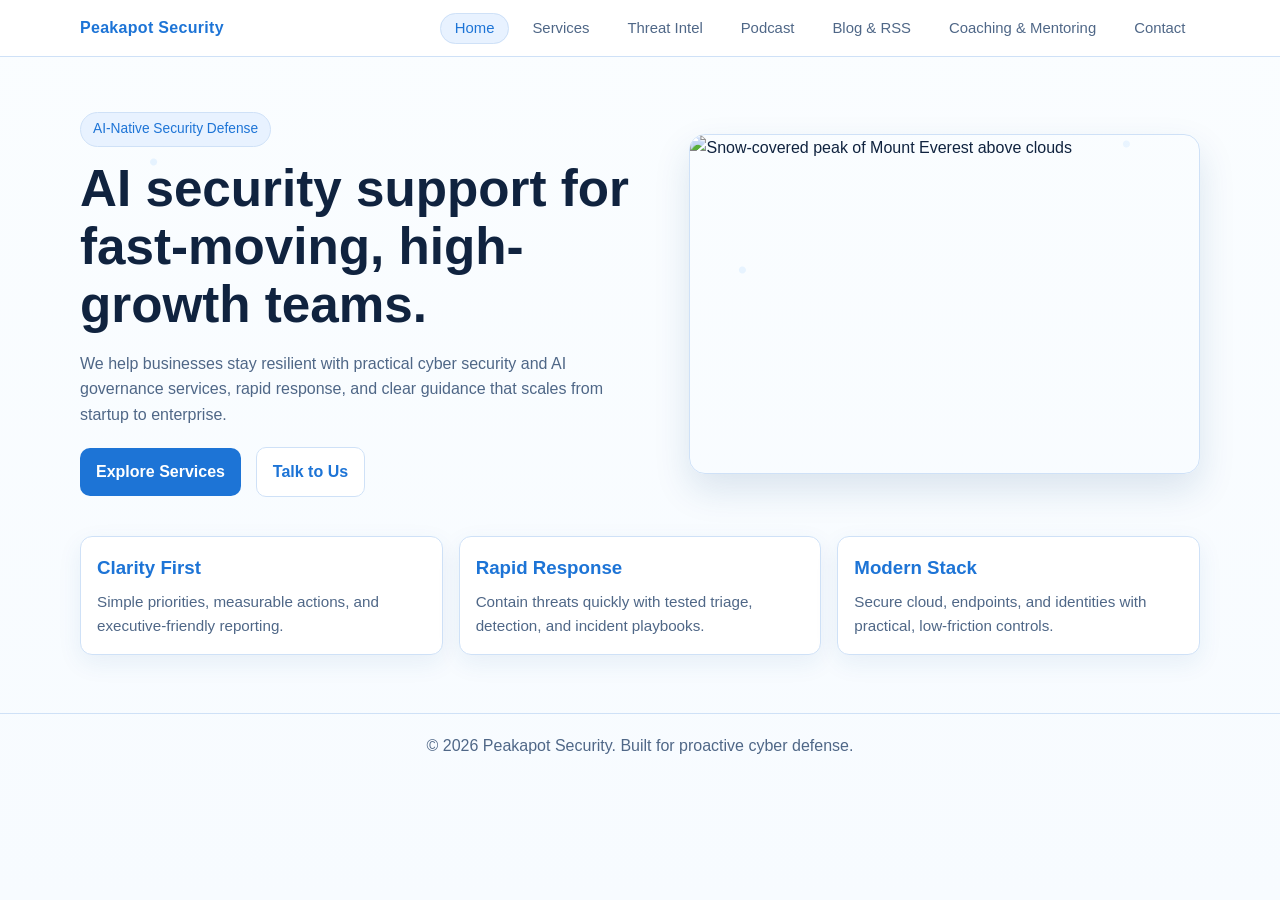
==== commit f7d4730c: "Add AI security theme and coaching mentoring page" ====
--- a/index.html
+++ b/index.html
@@ -121,6 +121,21 @@
       margin-top: 0.8rem;
     }
 
+
+    .data-points {
+      position: fixed;
+      inset: 0;
+      pointer-events: none;
+      z-index: -1;
+      opacity: 0.5;
+      background-image:
+        radial-gradient(circle at 12% 18%, rgba(75, 164, 255, 0.22) 0 3px, transparent 4px),
+        radial-gradient(circle at 28% 72%, rgba(75, 164, 255, 0.22) 0 3px, transparent 4px),
+        radial-gradient(circle at 58% 30%, rgba(75, 164, 255, 0.2) 0 3px, transparent 4px),
+        radial-gradient(circle at 76% 62%, rgba(75, 164, 255, 0.2) 0 3px, transparent 4px),
+        radial-gradient(circle at 88% 16%, rgba(75, 164, 255, 0.18) 0 3px, transparent 4px);
+    }
+
     @media (max-width: 900px) {
       .hero { grid-template-columns: 1fr; }
       .cards { grid-template-columns: 1fr; }
@@ -129,6 +144,7 @@
   </style>
 </head>
 <body>
+  <div class="data-points" aria-hidden="true"></div>
   <header>
     <div class="container nav">
       <a href="index.html" class="logo">Peakapot Security</a>
@@ -138,6 +154,7 @@
         <li><a class="nav-link" href="threat-intel.html">Threat Intel</a></li>
         <li><a class="nav-link" href="podcast.html">Podcast</a></li>
         <li><a class="nav-link" href="blog.html">Blog & RSS</a></li>
+        <li><a class="nav-link" href="coaching-mentoring.html">Coaching & Mentoring</a></li>
         <li><a class="nav-link" href="contact.html">Contact</a></li>
       </ul>
     </div>
@@ -146,11 +163,11 @@
   <main class="container">
     <section class="hero">
       <div>
-        <span class="badge">Always-On Cyber Defense</span>
-        <h1>Sleek, modern security support for fast-moving teams.</h1>
+        <span class="badge">AI-Native Security Defense</span>
+        <h1>AI security support for fast-moving, high-growth teams.</h1>
         <p>
-          We help businesses stay resilient with practical cyber security services, rapid response,
-          and clear security guidance that scales from startup to enterprise.
+          We help businesses stay resilient with practical cyber security and AI governance services, rapid response,
+          and clear guidance that scales from startup to enterprise.
         </p>
         <a href="services.html" class="btn">Explore Services</a>
         <a href="contact.html" class="btn secondary">Talk to Us</a>
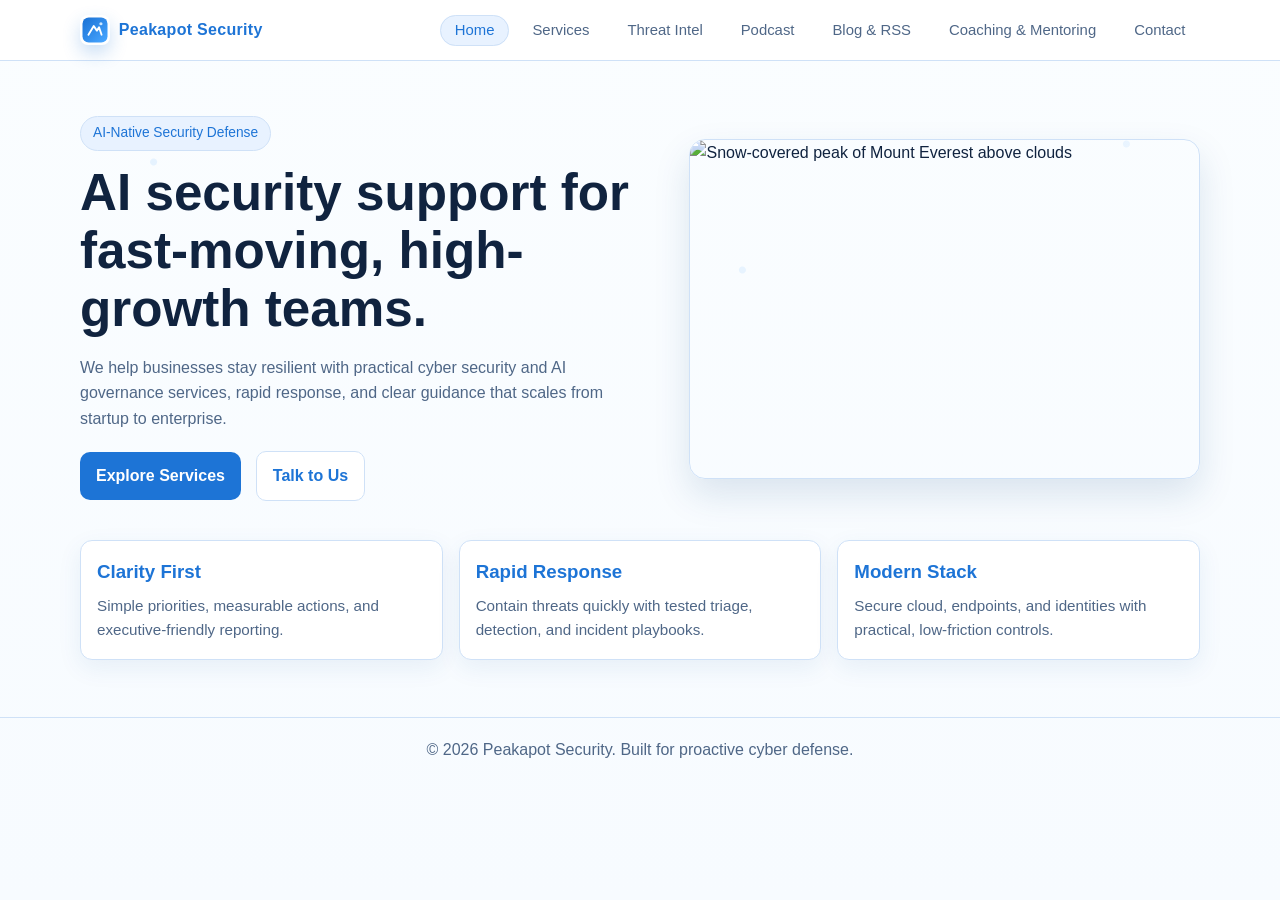
==== commit 36c2a7e6: "Add sitewide logo and imagery across all pages" ====
--- a/index.html
+++ b/index.html
@@ -38,6 +38,10 @@
 
     .nav { display: flex; justify-content: space-between; align-items: center; gap: 1rem; padding: 0.95rem 0; }
     .logo { text-decoration: none; color: var(--accent); font-weight: 800; letter-spacing: 0.3px; }
+
+    .logo { display: inline-flex; align-items: center; gap: 0.55rem; }
+    .logo img { width: 30px; height: 30px; border-radius: 8px; box-shadow: 0 8px 18px rgba(29,116,214,0.24); }
+    .logo span { line-height: 1; }
     .nav-links { list-style: none; display: flex; flex-wrap: wrap; gap: 0.55rem; }
     .nav-link {
       text-decoration: none;
@@ -147,7 +151,7 @@
   <div class="data-points" aria-hidden="true"></div>
   <header>
     <div class="container nav">
-      <a href="index.html" class="logo">Peakapot Security</a>
+      <a href="index.html" class="logo"><img src="assets/logo.svg" alt="Peakapot Security logo" /><span>Peakapot Security</span></a>
       <ul class="nav-links">
         <li><a class="nav-link active" href="index.html">Home</a></li>
         <li><a class="nav-link" href="services.html">Services</a></li>
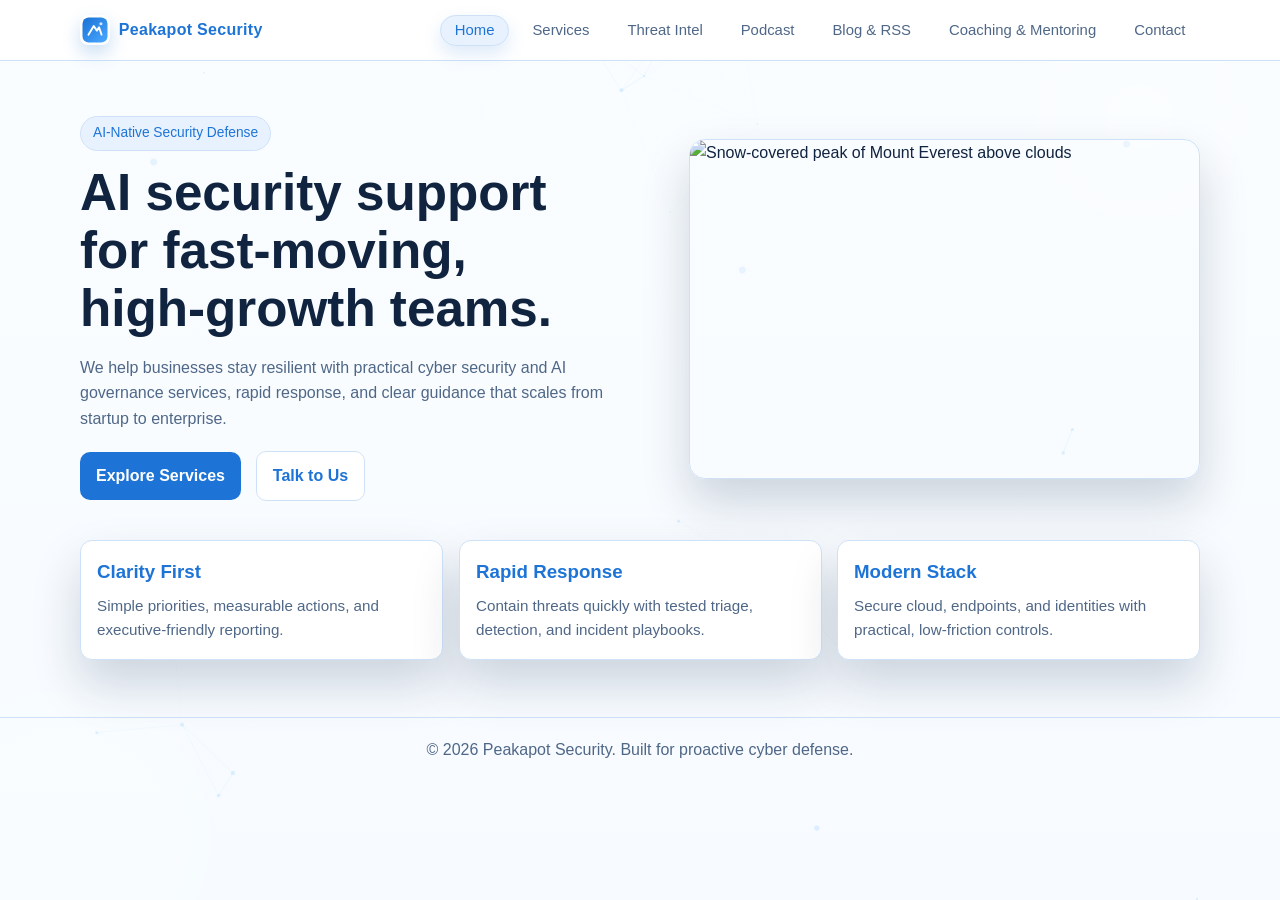
==== commit 1ff4b2df: "Add professional 3D visual layer across all site pages" ====
--- a/index.html
+++ b/index.html
@@ -146,6 +146,7 @@
       .nav { flex-direction: column; align-items: flex-start; }
     }
   </style>
+  <link rel="stylesheet" href="assets/professional-3d.css" />
 </head>
 <body>
   <div class="data-points" aria-hidden="true"></div>
@@ -200,5 +201,6 @@
   <footer>
     &copy; 2026 Peakapot Security. Built for proactive cyber defense.
   </footer>
+  <script src="assets/professional-3d.js" defer></script>
 </body>
 </html>
--- a/assets/professional-3d.css
+++ b/assets/professional-3d.css
@@ -0,0 +1,138 @@
+:root {
+  --pro-shadow: 0 24px 48px rgba(7, 32, 66, 0.18);
+  --pro-glow: radial-gradient(circle at 30% 20%, rgba(128, 206, 255, 0.32), transparent 60%);
+}
+
+body {
+  position: relative;
+  overflow-x: hidden;
+}
+
+body::before,
+body::after {
+  content: "";
+  position: fixed;
+  width: min(38vw, 540px);
+  aspect-ratio: 1;
+  border-radius: 50%;
+  filter: blur(16px);
+  z-index: -2;
+  pointer-events: none;
+  mix-blend-mode: screen;
+}
+
+body::before {
+  top: -14vh;
+  right: -8vw;
+  background: radial-gradient(circle, rgba(66, 179, 255, 0.42) 0%, rgba(102, 90, 255, 0.18) 45%, transparent 72%);
+}
+
+body::after {
+  bottom: -20vh;
+  left: -14vw;
+  background: radial-gradient(circle, rgba(108, 242, 255, 0.32) 0%, rgba(42, 118, 227, 0.18) 52%, transparent 72%);
+}
+
+.hero-image,
+.card,
+.panel,
+.pod,
+.path,
+.model-card,
+.testimonial-card,
+.post,
+.logo-tile {
+  position: relative;
+  transform-style: preserve-3d;
+  transition: transform 180ms ease, box-shadow 180ms ease, border-color 180ms ease;
+  will-change: transform;
+}
+
+.hero-image::after,
+.card::after,
+.panel::after,
+.pod::after,
+.path::after,
+.model-card::after,
+.testimonial-card::after,
+.post::after,
+.logo-tile::after {
+  content: "";
+  position: absolute;
+  inset: 0;
+  border-radius: inherit;
+  background: linear-gradient(120deg, rgba(255, 255, 255, 0.18), transparent 40%);
+  opacity: 0;
+  transition: opacity 180ms ease;
+  pointer-events: none;
+}
+
+.is-3d-ready {
+  box-shadow: var(--pro-shadow);
+}
+
+.is-3d-ready:hover,
+.is-3d-ready:focus-within {
+  border-color: rgba(151, 208, 255, 0.88) !important;
+}
+
+.is-3d-ready:hover::after,
+.is-3d-ready:focus-within::after {
+  opacity: 1;
+}
+
+.nav-link {
+  backdrop-filter: blur(6px);
+}
+
+.nav-link:hover,
+.nav-link.active {
+  box-shadow: 0 8px 18px rgba(29, 116, 214, 0.15);
+}
+
+h1 {
+  text-wrap: balance;
+}
+
+.btn,
+.link,
+button.btn,
+input[type="submit"] {
+  transform: translateZ(0);
+  transition: transform 180ms ease, box-shadow 180ms ease;
+}
+
+.btn:hover,
+.link:hover,
+button.btn:hover,
+input[type="submit"]:hover {
+  transform: translateY(-2px);
+  box-shadow: 0 14px 26px rgba(27, 98, 188, 0.26);
+}
+
+.pro-3d-canvas {
+  position: fixed;
+  inset: 0;
+  width: 100%;
+  height: 100%;
+  pointer-events: none;
+  z-index: -3;
+  opacity: 0.58;
+}
+
+@media (prefers-reduced-motion: reduce) {
+  .is-3d-ready,
+  .btn,
+  .link,
+  button.btn,
+  input[type="submit"] {
+    transition: none !important;
+    transform: none !important;
+  }
+
+  .pro-3d-canvas,
+  body::before,
+  body::after {
+    display: none;
+  }
+}
